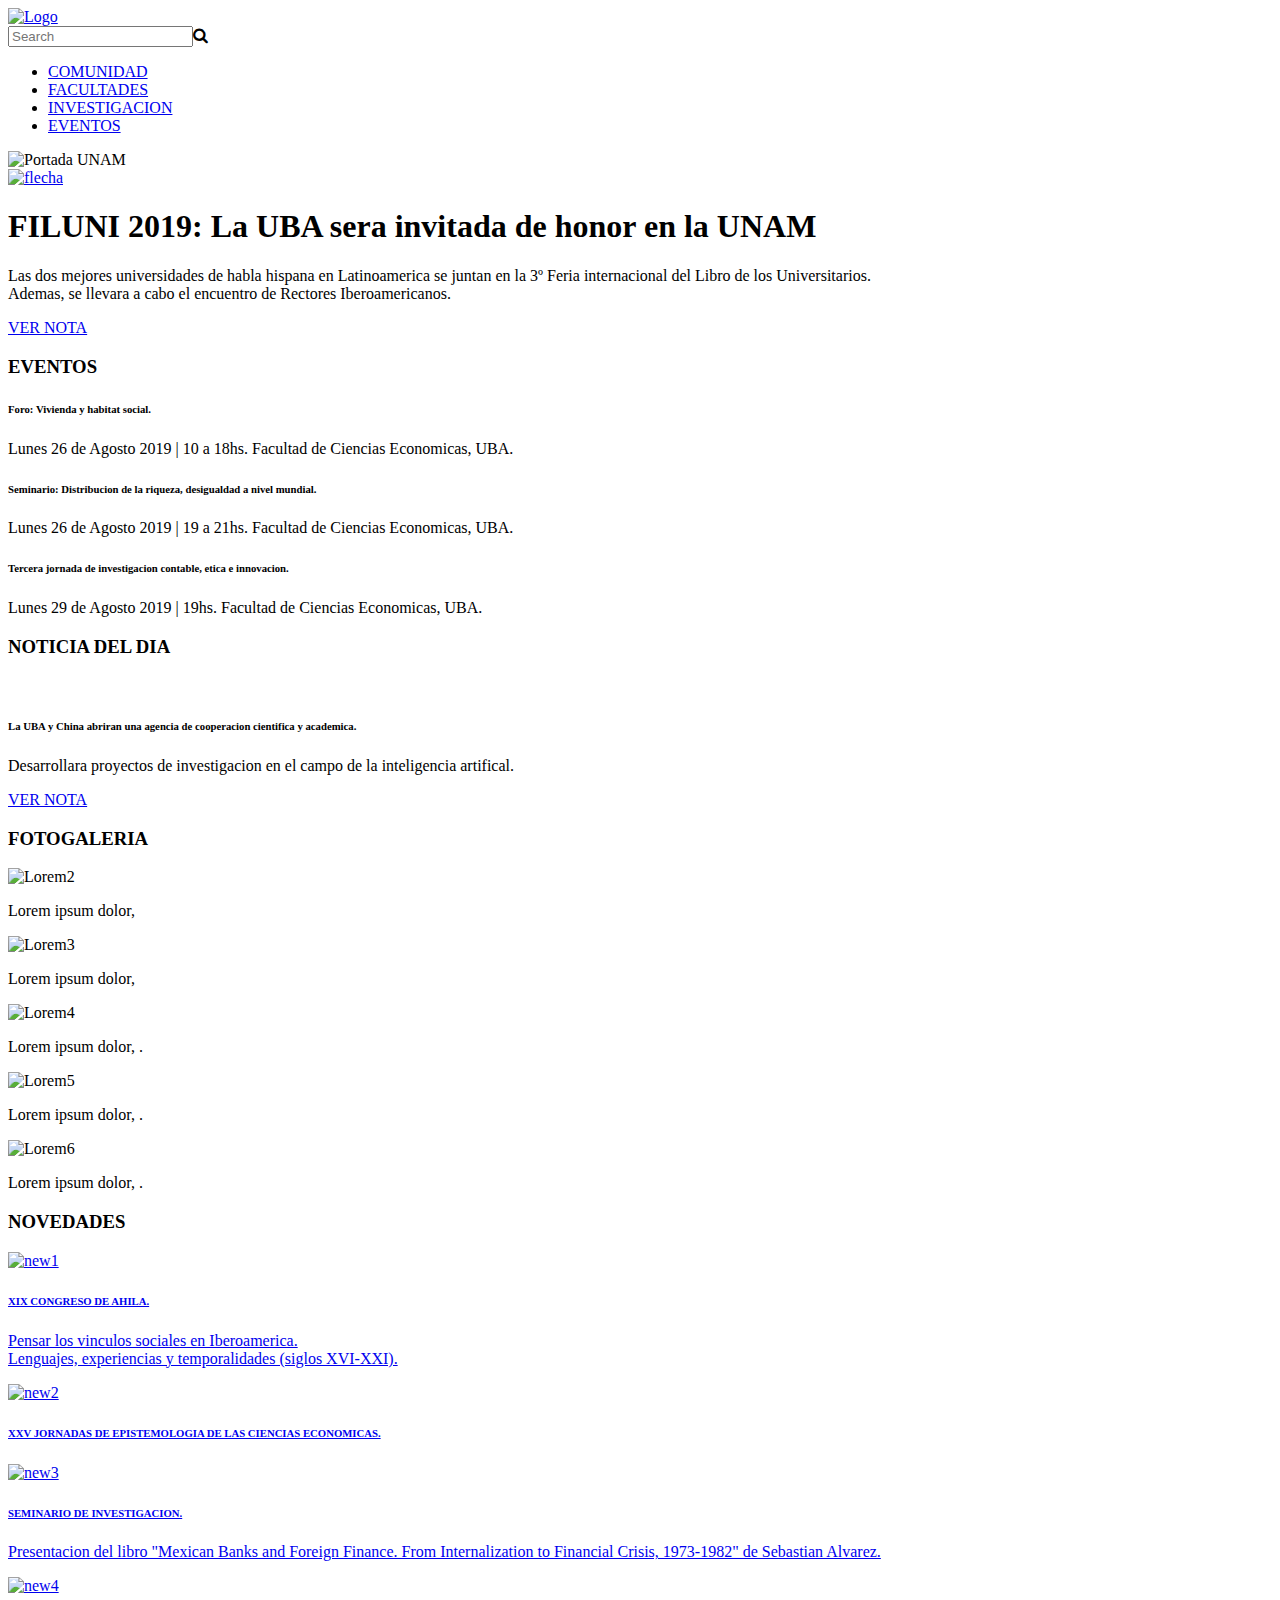
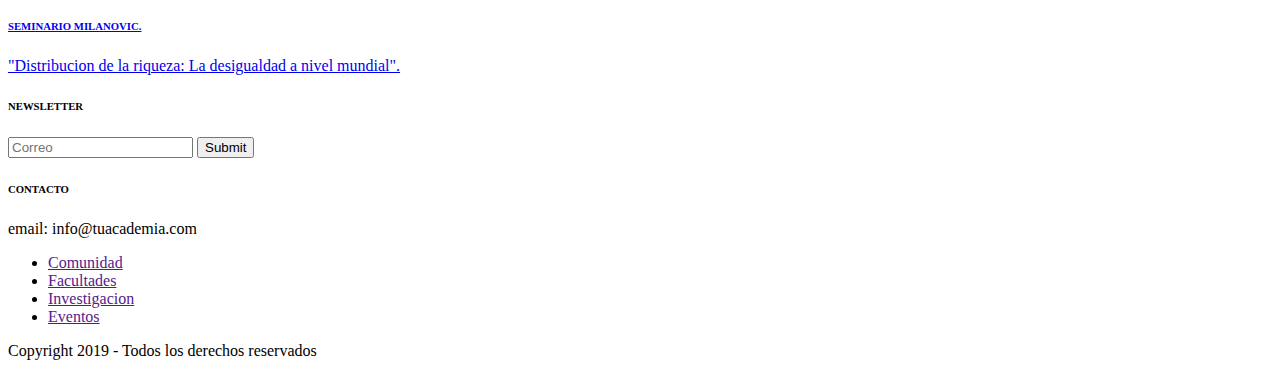
==== index.html @ 60bf2858 "Add files via upload" ====
<!DOCTYPE html>
<html lang="en">
<head>
    <meta charset="UTF-8">
    <meta name="viewport" content="width=device-width, initial-scale=1.0">
    <meta http-equiv="X-UA-Compatible" content="ie=edge">
    <link href="https://fonts.googleapis.com/css?family=Roboto:300,400,500&display=swap" rel="stylesheet">    <link rel="stylesheet" href="css/estilos.css">
    <link rel="stylesheet" href="css/normalize.css">
    <link rel="stylesheet" href="https://cdnjs.cloudflare.com/ajax/libs/font-awesome/4.7.0/css/font-awesome.min.css">
    <title>TuAcademia</title>
</head>
<body>
     <header id="up">
        <div class="menu">
            <nav class="buscador">
                <a href="index.html"><img src="img/logo.png" alt="Logo" class="logo"></a>
                <div id="search"><input type="text" id="lupa" name="search" placeholder="Search"><label for="lupa"><i class="fa fa-search"></i></label></div>
            </nav>
            <nav>
                <ul>
                    <li><a href="#" class="rojo">COMUNIDAD</a></li>
                    <li><a href="#" class="amarillo">FACULTADES</a></li>
                    <li><a href="#" class="azul">INVESTIGACION</a></li>
                    <li><a href="#" class="verde">EVENTOS</a></li>
                </ul>
            </nav>
        </div>
    <img src="img/bannerIndex.jpg" alt="Portada UNAM" class="imagen">
    </header> 
    <a href="#up"><img src="img/up.png" alt="flecha" class="flecha"></a>

    
    <div class="contenedorNota">
        <article class="overNote">
            <h1>FILUNI 2019: La UBA sera invitada de honor en la UNAM</h1>
            <p>Las dos mejores universidades de habla hispana en Latinoamerica se juntan en la <span>3º Feria internacional del Libro de los Universitarios</span>.<br />
                Ademas, se llevara a cabo el encuentro de Rectores Iberoamericanos.</p>
            <a href="overNote.html" class="btn-nota">VER NOTA</a>
        </article>
    </div>
    <div class="contenedor">
        <section class="eventos">
            <div class="titulo">
                <h3>EVENTOS</h3>
            </div>
            <div class="thumb">
                <h6>Foro: Vivienda y habitat social.</h6>
                <p>Lunes 26 de Agosto 2019 | 10 a 18hs. Facultad de Ciencias Economicas, UBA.</p>
            </div>
            <div class="thumb">
                <h6>Seminario: Distribucion de la riqueza, desigualdad a nivel mundial.</h6>
                <p>Lunes 26 de Agosto 2019 | 19 a 21hs. Facultad de  Ciencias Economicas, UBA.</p>
            </div>
            <div class="thumb">
                <h6>Tercera jornada de investigacion contable, etica e innovacion.</h6>
                <p>Lunes 29 de Agosto 2019 | 19hs. Facultad de Ciencias Economicas, UBA.</p>
            </div>
        </section>
        <section class="noticiaDelDia">
            <div class="titulo">
                <h3>NOTICIA DEL DIA</h3>
            </div>
            <img src="img/400x200.png" alt="">
            <div class="thumb">
                <h6>La UBA y China abriran una agencia de cooperacion cientifica y academica.</h6>
                <p>Desarrollara proyectos de investigacion en el campo de la inteligencia artifical.</p>
                <a href="nota.html" class="btn-nota">VER NOTA</a>
            </div>
        </section>
    </div>
    <section class="fotoGaleria">
            <div class="titulo">
                    <h3>FOTOGALERIA</h3>
            </div>
            <div class="galeria">
                <div class="foto">
                    <img src="img/2.jpg" alt="Lorem2">
                    <p>Lorem ipsum dolor, </p>
                </div>
                <div class="foto">
                    <img src="img/3.jpg" alt="Lorem3">
                    <p>Lorem ipsum dolor, </p>
                </div>
                <div class="foto">
                    <img src="img/4.jpg" alt="Lorem4">
                    <p>Lorem ipsum dolor, .</p>
                </div>
                <div class="foto">
                    <img src="img/5.jpg" alt="Lorem5">
                    <p>Lorem ipsum dolor, .</p>
                </div>
                <div class="foto">
                    <img src="img/6.jpg" alt="Lorem6" >
                    <p>Lorem ipsum dolor, .</p>
                </div>
            </div>
    </section>
    <div class="contenedor">
        <section class="novedades">
            <div class="titulo">
                <h3>NOVEDADES</h3>
            </div>
         <div class="allNews">
            <div class="news">
                <a href="#">
                <img src="img/news1.jpg" alt="new1">
                <div class="thumb">
                    <h6>XIX CONGRESO DE AHILA.</h6>
                    <p>Pensar los vinculos sociales en Iberoamerica.<br/> Lenguajes, experiencias y temporalidades (siglos XVI-XXI).</p>
                </div>
                </a>
            </div>
            <div class="news">
                <a href="#">
                <img src="img/news2.jpg" alt="new2">
                <div class="thumb">
                    <h6>XXV JORNADAS DE EPISTEMOLOGIA DE LAS CIENCIAS ECONOMICAS.</h6>
                </div>
                </a>
            </div>
            <div class="news">
                <a href="#">
                <img src="img/news3.jpg" alt="new3">
                <div class="thumb">
                    <h6>SEMINARIO DE INVESTIGACION.</h6>
                    <p>Presentacion del libro "Mexican Banks and Foreign Finance. From Internalization to Financial Crisis, 1973-1982" de Sebastian Alvarez.</p>
                </div>
                </a>
            </div> 
            <div class="news">
                <a href="#">
                <img src="img/news4.jpg" alt="new4">
                <div class="thumb">
                    <h6>SEMINARIO MILANOVIC.</h6>
                    <p>"Distribucion de la riqueza: La desigualdad a nivel mundial".</p>
                </div>
                </a>
            </div>    
        </div>   
        </section>
    </div>

    <footer>
        <section class="contenedorFooter">
            <div class="centrar">
                <div class="formulario">
                    <form>
                        <h6 class="titulo">NEWSLETTER</h6>
                        <input type="email" placeholder="Correo">
                        <input type="submit">
                    </form>
                </div>
                <div class="contacto">
                    <h6 class="titulo">CONTACTO</h6>
                    <p class="email">email: info@tuacademia.com</p>
                </div>
            </div>
        </section>
        
        <section class="menuFooter">
            <ul>
                <li><a href="">Comunidad</a></li>
                <li><a href="">Facultades</a></li>
                <li><a href="">Investigacion</a></li>
                <li><a href="">Eventos</a></li>
            </ul>
            <p class="rights">Copyright 2019 - Todos los derechos reservados</p>
        </section>
    </footer>
</body>
</html>
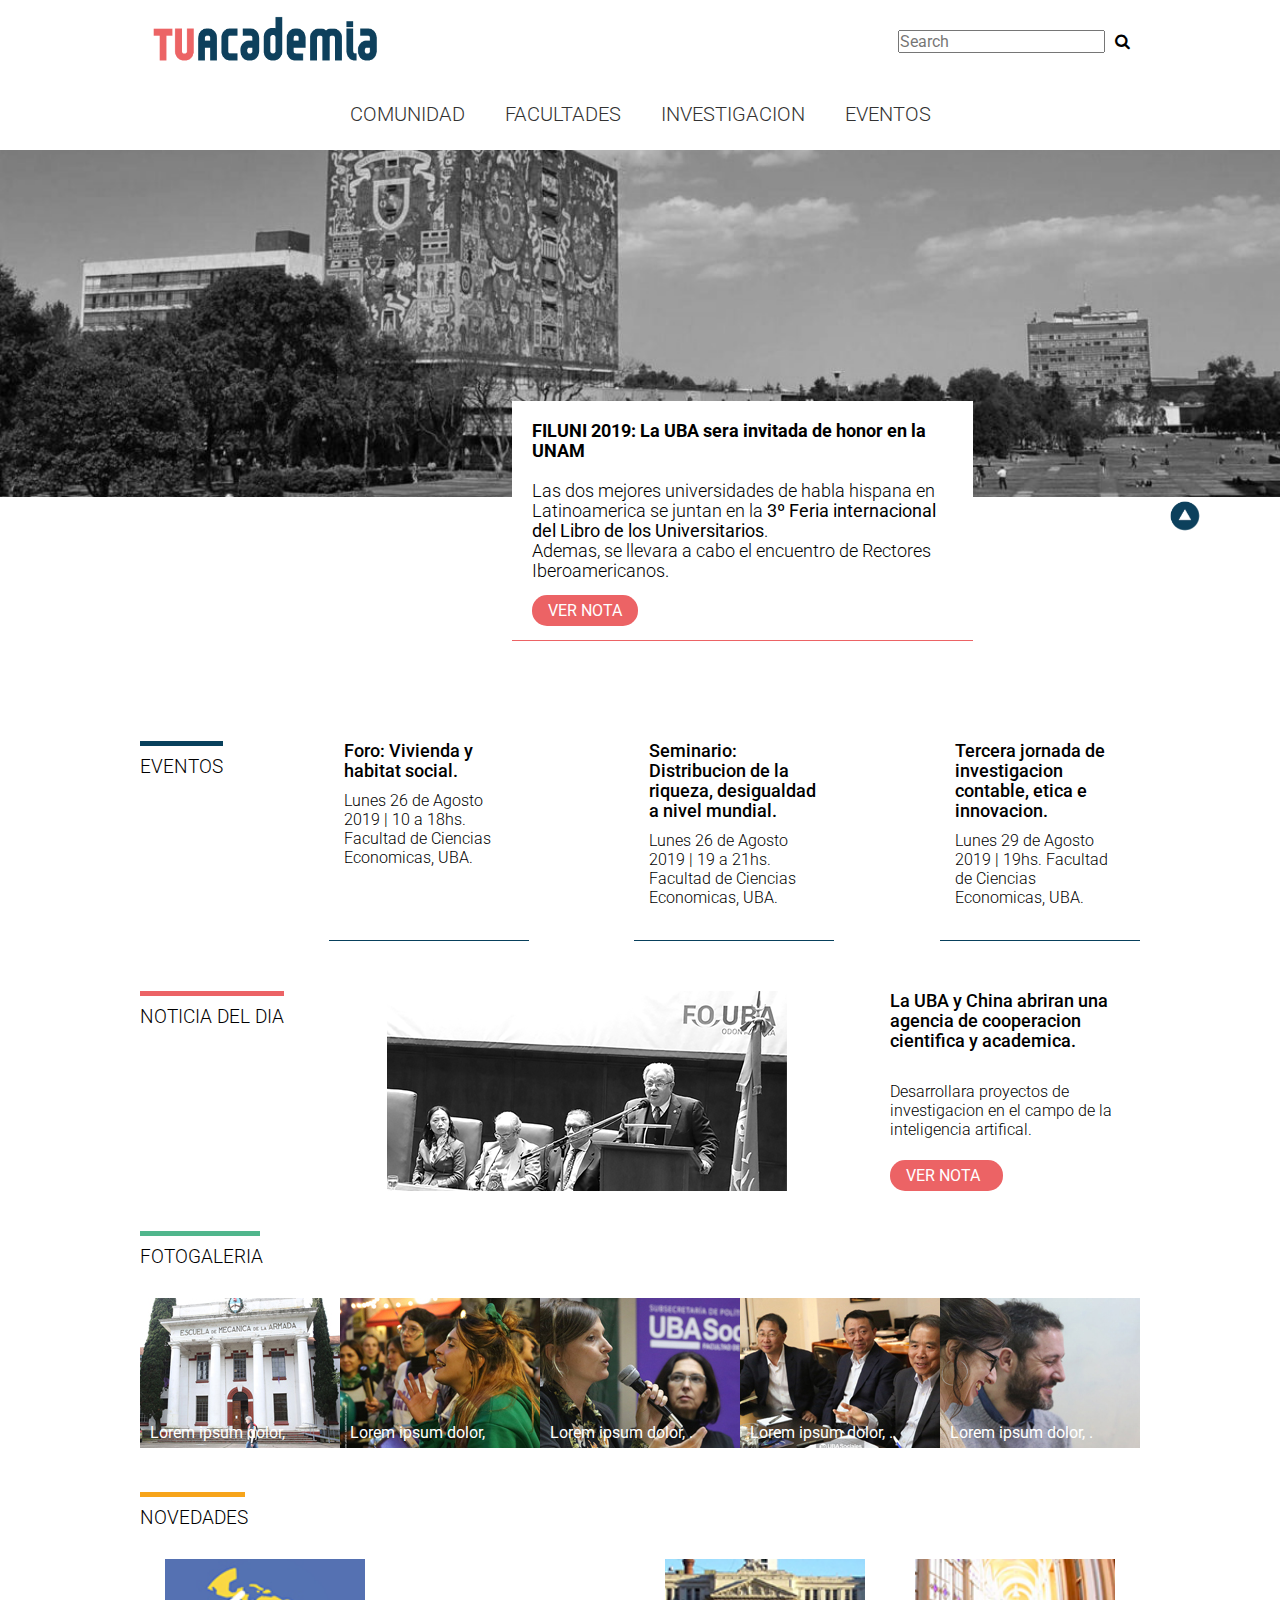
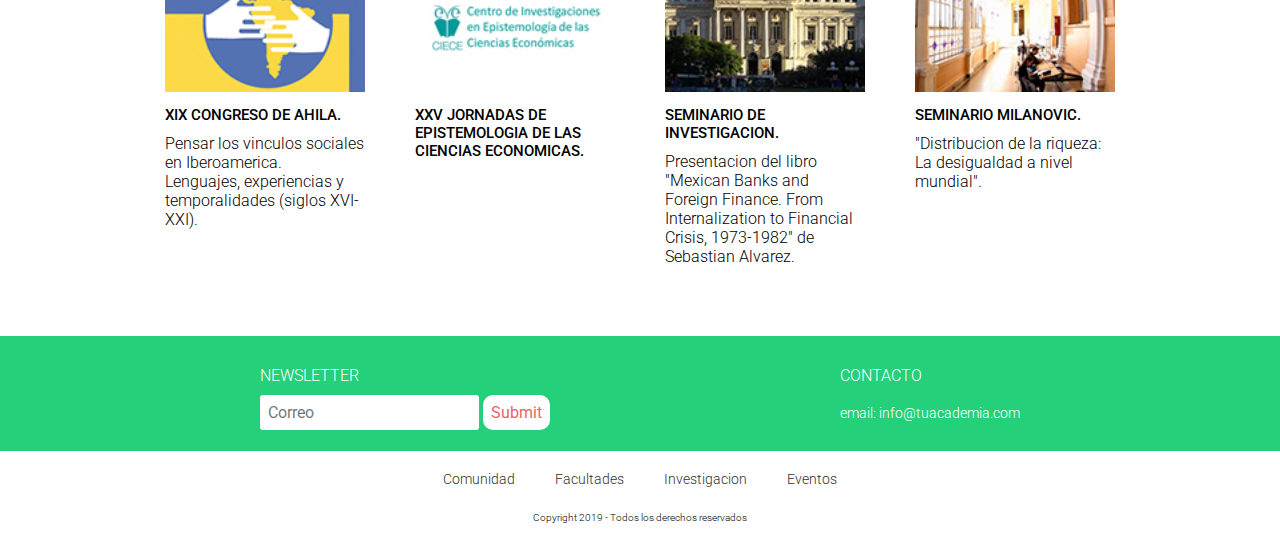
==== commit 307c2046: "tuacademia" ====
--- a/index.html
+++ b/index.html
@@ -1,171 +1,171 @@
-<!DOCTYPE html>
-<html lang="en">
-<head>
-    <meta charset="UTF-8">
-    <meta name="viewport" content="width=device-width, initial-scale=1.0">
-    <meta http-equiv="X-UA-Compatible" content="ie=edge">
-    <link href="https://fonts.googleapis.com/css?family=Roboto:300,400,500&display=swap" rel="stylesheet">    <link rel="stylesheet" href="css/estilos.css">
-    <link rel="stylesheet" href="css/normalize.css">
-    <link rel="stylesheet" href="https://cdnjs.cloudflare.com/ajax/libs/font-awesome/4.7.0/css/font-awesome.min.css">
-    <title>TuAcademia</title>
-</head>
-<body>
-     <header id="up">
-        <div class="menu">
-            <nav class="buscador">
-                <a href="index.html"><img src="img/logo.png" alt="Logo" class="logo"></a>
-                <div id="search"><input type="text" id="lupa" name="search" placeholder="Search"><label for="lupa"><i class="fa fa-search"></i></label></div>
-            </nav>
-            <nav>
-                <ul>
-                    <li><a href="#" class="rojo">COMUNIDAD</a></li>
-                    <li><a href="#" class="amarillo">FACULTADES</a></li>
-                    <li><a href="#" class="azul">INVESTIGACION</a></li>
-                    <li><a href="#" class="verde">EVENTOS</a></li>
-                </ul>
-            </nav>
-        </div>
-    <img src="img/bannerIndex.jpg" alt="Portada UNAM" class="imagen">
-    </header> 
-    <a href="#up"><img src="img/up.png" alt="flecha" class="flecha"></a>
-
-    
-    <div class="contenedorNota">
-        <article class="overNote">
-            <h1>FILUNI 2019: La UBA sera invitada de honor en la UNAM</h1>
-            <p>Las dos mejores universidades de habla hispana en Latinoamerica se juntan en la <span>3º Feria internacional del Libro de los Universitarios</span>.<br />
-                Ademas, se llevara a cabo el encuentro de Rectores Iberoamericanos.</p>
-            <a href="overNote.html" class="btn-nota">VER NOTA</a>
-        </article>
-    </div>
-    <div class="contenedor">
-        <section class="eventos">
-            <div class="titulo">
-                <h3>EVENTOS</h3>
-            </div>
-            <div class="thumb">
-                <h6>Foro: Vivienda y habitat social.</h6>
-                <p>Lunes 26 de Agosto 2019 | 10 a 18hs. Facultad de Ciencias Economicas, UBA.</p>
-            </div>
-            <div class="thumb">
-                <h6>Seminario: Distribucion de la riqueza, desigualdad a nivel mundial.</h6>
-                <p>Lunes 26 de Agosto 2019 | 19 a 21hs. Facultad de  Ciencias Economicas, UBA.</p>
-            </div>
-            <div class="thumb">
-                <h6>Tercera jornada de investigacion contable, etica e innovacion.</h6>
-                <p>Lunes 29 de Agosto 2019 | 19hs. Facultad de Ciencias Economicas, UBA.</p>
-            </div>
-        </section>
-        <section class="noticiaDelDia">
-            <div class="titulo">
-                <h3>NOTICIA DEL DIA</h3>
-            </div>
-            <img src="img/400x200.png" alt="">
-            <div class="thumb">
-                <h6>La UBA y China abriran una agencia de cooperacion cientifica y academica.</h6>
-                <p>Desarrollara proyectos de investigacion en el campo de la inteligencia artifical.</p>
-                <a href="nota.html" class="btn-nota">VER NOTA</a>
-            </div>
-        </section>
-    </div>
-    <section class="fotoGaleria">
-            <div class="titulo">
-                    <h3>FOTOGALERIA</h3>
-            </div>
-            <div class="galeria">
-                <div class="foto">
-                    <img src="img/2.jpg" alt="Lorem2">
-                    <p>Lorem ipsum dolor, </p>
-                </div>
-                <div class="foto">
-                    <img src="img/3.jpg" alt="Lorem3">
-                    <p>Lorem ipsum dolor, </p>
-                </div>
-                <div class="foto">
-                    <img src="img/4.jpg" alt="Lorem4">
-                    <p>Lorem ipsum dolor, .</p>
-                </div>
-                <div class="foto">
-                    <img src="img/5.jpg" alt="Lorem5">
-                    <p>Lorem ipsum dolor, .</p>
-                </div>
-                <div class="foto">
-                    <img src="img/6.jpg" alt="Lorem6" >
-                    <p>Lorem ipsum dolor, .</p>
-                </div>
-            </div>
-    </section>
-    <div class="contenedor">
-        <section class="novedades">
-            <div class="titulo">
-                <h3>NOVEDADES</h3>
-            </div>
-         <div class="allNews">
-            <div class="news">
-                <a href="#">
-                <img src="img/news1.jpg" alt="new1">
-                <div class="thumb">
-                    <h6>XIX CONGRESO DE AHILA.</h6>
-                    <p>Pensar los vinculos sociales en Iberoamerica.<br/> Lenguajes, experiencias y temporalidades (siglos XVI-XXI).</p>
-                </div>
-                </a>
-            </div>
-            <div class="news">
-                <a href="#">
-                <img src="img/news2.jpg" alt="new2">
-                <div class="thumb">
-                    <h6>XXV JORNADAS DE EPISTEMOLOGIA DE LAS CIENCIAS ECONOMICAS.</h6>
-                </div>
-                </a>
-            </div>
-            <div class="news">
-                <a href="#">
-                <img src="img/news3.jpg" alt="new3">
-                <div class="thumb">
-                    <h6>SEMINARIO DE INVESTIGACION.</h6>
-                    <p>Presentacion del libro "Mexican Banks and Foreign Finance. From Internalization to Financial Crisis, 1973-1982" de Sebastian Alvarez.</p>
-                </div>
-                </a>
-            </div> 
-            <div class="news">
-                <a href="#">
-                <img src="img/news4.jpg" alt="new4">
-                <div class="thumb">
-                    <h6>SEMINARIO MILANOVIC.</h6>
-                    <p>"Distribucion de la riqueza: La desigualdad a nivel mundial".</p>
-                </div>
-                </a>
-            </div>    
-        </div>   
-        </section>
-    </div>
-
-    <footer>
-        <section class="contenedorFooter">
-            <div class="centrar">
-                <div class="formulario">
-                    <form>
-                        <h6 class="titulo">NEWSLETTER</h6>
-                        <input type="email" placeholder="Correo">
-                        <input type="submit">
-                    </form>
-                </div>
-                <div class="contacto">
-                    <h6 class="titulo">CONTACTO</h6>
-                    <p class="email">email: info@tuacademia.com</p>
-                </div>
-            </div>
-        </section>
-        
-        <section class="menuFooter">
-            <ul>
-                <li><a href="">Comunidad</a></li>
-                <li><a href="">Facultades</a></li>
-                <li><a href="">Investigacion</a></li>
-                <li><a href="">Eventos</a></li>
-            </ul>
-            <p class="rights">Copyright 2019 - Todos los derechos reservados</p>
-        </section>
-    </footer>
-</body>
+<!DOCTYPE html>
+<html lang="en">
+<head>
+    <meta charset="UTF-8">
+    <meta name="viewport" content="width=device-width, initial-scale=1.0">
+    <meta http-equiv="X-UA-Compatible" content="ie=edge">
+    <link href="https://fonts.googleapis.com/css?family=Roboto:300,400,500&display=swap" rel="stylesheet">    <link rel="stylesheet" href="css/estilos.css">
+    <link rel="stylesheet" href="css/normalize.css">
+    <link rel="stylesheet" href="https://cdnjs.cloudflare.com/ajax/libs/font-awesome/4.7.0/css/font-awesome.min.css">
+    <title>TuAcademia</title>
+</head>
+<body>
+     <header id="up">
+        <div class="menu">
+            <nav class="buscador">
+                <a href="index.html"><img src="img/logo.png" alt="Logo" class="logo"></a>
+                <div id="search"><input type="text" id="lupa" name="search" placeholder="Search"><label for="lupa"><i class="fa fa-search"></i></label></div>
+            </nav>
+            <nav>
+                <ul>
+                    <li><a href="#" class="rojo">COMUNIDAD</a></li>
+                    <li><a href="#" class="amarillo">FACULTADES</a></li>
+                    <li><a href="#" class="azul">INVESTIGACION</a></li>
+                    <li><a href="#" class="verde">EVENTOS</a></li>
+                </ul>
+            </nav>
+        </div>
+    <img src="img/bannerIndex.jpg" alt="Portada UNAM" class="imagen">
+    </header> 
+    <a href="#up"><img src="img/up.png" alt="flecha" class="flecha"></a>
+
+    
+    <div class="contenedorNota">
+        <article class="overNote">
+            <h1>FILUNI 2019: La UBA sera invitada de honor en la UNAM</h1>
+            <p>Las dos mejores universidades de habla hispana en Latinoamerica se juntan en la <span>3º Feria internacional del Libro de los Universitarios</span>.<br />
+                Ademas, se llevara a cabo el encuentro de Rectores Iberoamericanos.</p>
+            <a href="overNote.html" class="btn-nota">VER NOTA</a>
+        </article>
+    </div>
+    <div class="contenedor">
+        <section class="eventos">
+            <div class="titulo">
+                <h3>EVENTOS</h3>
+            </div>
+            <div class="thumb">
+                <h6>Foro: Vivienda y habitat social.</h6>
+                <p>Lunes 26 de Agosto 2019 | 10 a 18hs. Facultad de Ciencias Economicas, UBA.</p>
+            </div>
+            <div class="thumb">
+                <h6>Seminario: Distribucion de la riqueza, desigualdad a nivel mundial.</h6>
+                <p>Lunes 26 de Agosto 2019 | 19 a 21hs. Facultad de  Ciencias Economicas, UBA.</p>
+            </div>
+            <div class="thumb">
+                <h6>Tercera jornada de investigacion contable, etica e innovacion.</h6>
+                <p>Lunes 29 de Agosto 2019 | 19hs. Facultad de Ciencias Economicas, UBA.</p>
+            </div>
+        </section>
+        <section class="noticiaDelDia">
+            <div class="titulo">
+                <h3>NOTICIA DEL DIA</h3>
+            </div>
+            <img src="img/400x200.png" alt="">
+            <div class="thumb">
+                <h6>La UBA y China abriran una agencia de cooperacion cientifica y academica.</h6>
+                <p>Desarrollara proyectos de investigacion en el campo de la inteligencia artifical.</p>
+                <a href="nota.html" class="btn-nota">VER NOTA</a>
+            </div>
+        </section>
+    </div>
+    <section class="fotoGaleria">
+            <div class="titulo">
+                    <h3>FOTOGALERIA</h3>
+            </div>
+            <div class="galeria">
+                <div class="foto">
+                    <img src="img/2.jpg" alt="Lorem2">
+                    <p>Lorem ipsum dolor, </p>
+                </div>
+                <div class="foto">
+                    <img src="img/3.jpg" alt="Lorem3">
+                    <p>Lorem ipsum dolor, </p>
+                </div>
+                <div class="foto">
+                    <img src="img/4.jpg" alt="Lorem4">
+                    <p>Lorem ipsum dolor, .</p>
+                </div>
+                <div class="foto">
+                    <img src="img/5.jpg" alt="Lorem5">
+                    <p>Lorem ipsum dolor, .</p>
+                </div>
+                <div class="foto">
+                    <img src="img/6.jpg" alt="Lorem6" >
+                    <p>Lorem ipsum dolor, .</p>
+                </div>
+            </div>
+    </section>
+    <div class="contenedor">
+        <section class="novedades">
+            <div class="titulo">
+                <h3>NOVEDADES</h3>
+            </div>
+         <div class="allNews">
+            <div class="news">
+                <a href="#">
+                <img src="img/news1.jpg" alt="new1">
+                <div class="thumb">
+                    <h6>XIX CONGRESO DE AHILA.</h6>
+                    <p>Pensar los vinculos sociales en Iberoamerica.<br/> Lenguajes, experiencias y temporalidades (siglos XVI-XXI).</p>
+                </div>
+                </a>
+            </div>
+            <div class="news">
+                <a href="#">
+                <img src="img/news2.jpg" alt="new2">
+                <div class="thumb">
+                    <h6>XXV JORNADAS DE EPISTEMOLOGIA DE LAS CIENCIAS ECONOMICAS.</h6>
+                </div>
+                </a>
+            </div>
+            <div class="news">
+                <a href="#">
+                <img src="img/news3.jpg" alt="new3">
+                <div class="thumb">
+                    <h6>SEMINARIO DE INVESTIGACION.</h6>
+                    <p>Presentacion del libro "Mexican Banks and Foreign Finance. From Internalization to Financial Crisis, 1973-1982" de Sebastian Alvarez.</p>
+                </div>
+                </a>
+            </div> 
+            <div class="news">
+                <a href="#">
+                <img src="img/news4.jpg" alt="new4">
+                <div class="thumb">
+                    <h6>SEMINARIO MILANOVIC.</h6>
+                    <p>"Distribucion de la riqueza: La desigualdad a nivel mundial".</p>
+                </div>
+                </a>
+            </div>    
+        </div>   
+        </section>
+    </div>
+
+    <footer>
+        <section class="contenedorFooter">
+            <div class="centrar">
+                <div class="formulario">
+                    <form>
+                        <h6 class="titulo">NEWSLETTER</h6>
+                        <input type="email" placeholder="Correo">
+                        <input type="submit">
+                    </form>
+                </div>
+                <div class="contacto">
+                    <h6 class="titulo">CONTACTO</h6>
+                    <p class="email">email: info@tuacademia.com</p>
+                </div>
+            </div>
+        </section>
+        
+        <section class="menuFooter">
+            <ul>
+                <li><a href="">Comunidad</a></li>
+                <li><a href="">Facultades</a></li>
+                <li><a href="">Investigacion</a></li>
+                <li><a href="">Eventos</a></li>
+            </ul>
+            <p class="rights">Copyright 2019 - Todos los derechos reservados</p>
+        </section>
+    </footer>
+</body>
 </html>--- a/css/estilos.css
+++ b/css/estilos.css
@@ -0,0 +1,629 @@
+* {
+    padding: 0;
+    margin: 0;
+    box-sizing: border-box;
+    -webkit-box-sizing: border-box;
+    -moz-box-sizing: border-box;
+}
+
+body {
+    font-family: 'roboto', sans-serif;
+}
+
+.contenedor {
+    width: 1000px;
+    margin: auto;
+    overflow: hidden;
+}
+
+/* ESTE ES MI HEADER */
+
+.flecha {
+    width: 30px;
+    position: fixed;
+    right: 80px;    
+}
+
+.menu {
+    display: flex;
+    flex-direction: column;
+}
+
+.menu .buscador {
+    display: flex;
+    justify-content: space-between;
+    align-items: center;
+    padding: 0;
+    max-width: 1000px;
+    margin: auto;
+}
+
+.menu .buscador .fa-search {
+    margin: 0 10px;
+}
+
+.menu .buscador .logo {
+    width: 250px;
+}
+
+nav {
+    width: 100%;
+    /* padding: 18px; */
+}
+
+nav ul {
+    display: flex;
+    flex-wrap: wrap;
+    justify-content: center;
+}
+
+nav ul li {
+    list-style: none;
+
+}
+
+nav ul li a {
+    text-decoration: none;
+    font-size: 20px;
+    font-weight: 300;
+    padding: 20px;
+    color: rgb(50, 50, 50);
+    display: block;
+    border-bottom: 4px solid transparent;
+}
+
+.menu nav ul li .rojo:hover {
+    border-bottom: 4px solid #f7a41a;
+    }
+
+.menu nav ul li .amarillo:hover {
+    border-bottom: 4px solid #50b68c;
+    }
+
+.menu nav ul li .azul:hover {
+    border-bottom: 4px solid #08405c;
+    }
+
+.menu nav ul li .verde:hover {
+    border-bottom: 4px solid #ec6365;
+    }
+
+.imagen {
+    width: 100%;
+}
+
+/* ESTE ES MI MAIN */
+
+.contenedorNota {
+    position: relative;
+    top: -100px;
+    width: 60%;
+    float: right;
+}
+
+.overNote {
+    background: #fff;
+    width: 60%;
+    padding: 20px;
+    border-bottom: #ec6365 solid 0.5px;
+}
+
+.overNote h1 {
+    margin: 0;
+    font-size: 1.1em;
+}
+
+.overNote p {
+    margin: 20px 0;
+    font-size: 1.1em;
+    font-weight: 300;
+}
+
+.overNote p span {
+    font-weight: 400;
+}
+
+.btn-nota {
+    cursor: pointer;
+    background: #ec6365;
+    color: #fff;
+    padding: 8px;
+    border: solid transparent 0.5px;
+    border-radius: 15px;
+    padding: 5px 15px;
+    text-decoration: none;
+    width: 45%;
+}
+
+.btn-nota:hover {
+    background: #fff;
+    color: #ec6365;
+    border: #ec6365 solid 0.5px;
+}
+
+.eventos {
+    display: flex;
+    justify-content: space-between;
+    flex-wrap: wrap;
+    /* margin: 50px 0; */
+}
+
+.eventos .thumb {
+    width: 20%;
+    height: 200px;
+    border-bottom: 0.5px solid #08405c;
+    margin-bottom: 50px;
+    padding: 0 15px;
+}
+
+.thumb h6 {
+    font-size: 1.1em;
+    font-weight: 500;
+    margin-bottom: 10px;
+}
+
+.thumb p {
+    font-weight: 300;
+}
+
+.eventos .titulo {
+    border-top: 5px solid #08405c;
+}
+
+.noticiaDelDia {
+    display: flex;
+    justify-content: space-between;
+    flex-wrap: wrap;
+    /* margin: 50px 0; */
+}
+
+.noticiaDelDia .thumb {
+    width: 25%;
+    display: flex;
+    flex-direction: column;
+    justify-content: space-between;
+}
+
+.noticiaDelDia .titulo {
+    border-top: 5px solid #ec6365;
+}
+
+h3 {
+    font-weight: 300;
+    padding: 10px 0;
+}
+
+ .fotoGaleria {
+    width: 1000px;
+    margin: auto; 
+    padding-top: 40px;  
+ }
+
+ .fotoGaleria .titulo {
+    width: 12%;
+    border-top: 5px solid #50b68c;
+    padding-bottom: 20px;
+    }
+    
+.galeria {
+    display: flex;
+}
+
+.foto {
+    position: relative;
+}
+
+.fotoGaleria p {
+    position: absolute;
+    bottom: 10px;
+    left: 10px;
+    color: white;
+}
+
+.novedades {
+    padding: 40px 0; 
+    
+}
+.novedades .titulo {
+    width: 10.5%;
+    border-top: 5px solid #f7a41a;
+    position: relative;
+    padding-bottom: 20px;
+}
+.allNews {
+    display: flex;
+    justify-content: space-around;
+}
+
+.news {
+    width: 200px;
+}
+
+.news img {
+    width: 200px;
+    padding-bottom: 10px;
+}
+
+.news a {
+    text-decoration: none;
+    color: black;
+}
+
+.news a:hover {
+    text-decoration: underline;
+}
+
+.news .thumb h6 {
+    font-size: 15px;
+}
+
+/* ESTE ES MI FOOTER */
+
+footer {
+    width: 100%;
+    background: rgb(36, 209, 122);
+    margin: 30px 0;
+}
+
+.contenedorFooter .centrar {
+    display: flex;
+    flex-wrap: wrap;
+    justify-content: space-between;
+    max-width: 800px;
+    margin: auto;
+}
+
+footer .contacto {
+    padding: 20px;
+}
+
+footer .titulo {
+    color: #fff;
+    font-size: 16px;
+    font-weight: 300;
+    padding: 10px 0;
+}
+
+footer .contacto .email {
+    color: #fff;
+    font-size: 14px;
+    font-weight: 300;
+    padding: 10px 0;
+}
+
+footer .contenedorFooter .formulario {
+    padding: 20px;
+}
+
+footer .contenedorFooter .formulario input[type="email"] {
+    padding: 5px;
+    border: 3px solid transparent;
+    border-radius: 3px;
+}
+
+footer .contenedorFooter .formulario input[type="submit"] {
+    padding: 5px;
+    border-radius: 10px;
+    color: #ec6365;
+    background: #fff;
+    font-family: 'roboto';
+    border: 3px solid #fff;
+}
+
+footer .contenedorFooter .formulario input[type="email"]:focus {
+    border: 3px solid #ec6365;
+}
+
+footer .contenedorFooter .formulario input[type="submit"]:hover {
+    background: #ec6365;
+    color: #fff;
+    border: 3px solid #ec6365;
+    cursor: pointer;
+}
+
+.menuFooter {
+    width: 100%;
+    background: #fff;
+}
+
+.menuFooter ul {
+    display: flex;
+    flex-wrap: wrap;
+    justify-content: center;
+}
+
+.menuFooter ul li {
+    list-style: none;
+}
+
+.menuFooter ul li a {
+    text-decoration: none;
+    font-size: 14px;
+    font-weight: 300;
+    padding: 20px;
+    color: rgb(50, 50, 50);
+    display: inline-block;
+}
+
+.rights {
+    text-align: center;
+    font-weight: 300;
+    font-size: 10px;
+    padding: 5px;
+}
+
+/* MEDIAQUERIES */
+
+@media screen and (max-width: 800px) {
+
+    .contenedor {
+        max-width: 600px;
+    }
+
+    .contenedorNota {
+        width: 80%;
+    }
+
+    .flecha {
+        display: none;
+    }
+
+    .thumb {
+        margin: 0;
+        width: 40%;
+    }
+    
+    .imagen {
+        width: 100%;
+    }
+
+    .eventos {
+        display: flex;
+        justify-content: space-between;
+        flex-wrap: nowrap;
+        margin: 50px 0;
+    }
+
+    .eventos .thumb {
+        width: 20%;
+        height: 200px;
+        margin-bottom: 20px;
+        padding: 0;
+        font-size: 0.9em;
+    }    
+
+    .noticiaDelDia {
+        display: flex;
+        flex-direction: column;
+        width: 80%;
+    }
+
+    .noticiaDelDia .titulo {
+        width: 30%;
+    }
+
+    .noticiaDelDia .thumb {
+        display: flex;
+        flex-direction: column;
+        width: 100%;
+    }
+
+    .noticiaDelDia h6 {
+        margin-top: 20px;
+    }
+
+    .noticiaDelDia .thumb p {
+        margin-bottom: 20px;
+    }
+
+    .fotoGaleria {
+        display: none;
+    }
+
+    .contenedorFooter {
+        display: flex;
+        justify-content: center;
+        width: 80%;
+
+    }
+
+    .novedades {
+        padding: 40px 0; 
+    }
+
+    .novedades .titulo {
+        width: 17.5%;
+        border-top: 5px solid #f7a41a;
+        padding-bottom: 20px;
+    }
+
+    .allNews {
+        display: flex;
+        justify-content: space-between;
+        flex-wrap: wrap;
+    }
+
+    .news {
+        display: flex;
+        align-items: center;
+        flex-direction: column;
+        margin: 10px 10px;
+    }
+
+    .news .thumb {
+        width: 100%;
+    }
+
+    .news img {
+        width: 100%;
+        margin-bottom: 10px;
+    }
+
+    .contenedorFooter {
+        display: flex;
+        justify-content: center;
+        width: 80%;
+    }
+}
+
+@media screen and (max-width: 600px) {
+
+    body {
+        font-size: 1.1em;
+    }
+
+    .contenedor {
+        max-width: 450px;
+    }
+
+    .menu a {
+        margin: auto;
+    }
+
+    .menu .logo {
+        margin-top: 20px;
+    }
+
+   #search {
+       display: none;
+   }
+
+   .contenedorNota .overNote {
+       font-size: 1.1em;
+   }
+
+   .eventos {
+        display: flex;
+        flex-direction: column;
+        height: 600px;
+        margin: 0;
+   }
+
+   .eventos .titulo {
+       width: 20%;
+   }
+
+   .eventos .thumb {
+       width: 100%;
+       padding: 20px 0;
+       font-size: 1.1em;  
+   }
+
+   .noticiaDelDia {
+        height: 450px;
+   }
+
+   .noticiaDelDia .titulo {
+       width: 40%;
+   }
+
+   .novedades .allNews .thumb {
+       font-size: 1.1em;
+   }
+
+    .contenedorFooter {
+        display: flex;
+        justify-content: center;
+        width: 80%;
+    }
+}
+
+@media screen and (max-width: 400px) {
+
+    .contenedor {
+        max-width: 300px;
+    }
+    
+    /* #up {
+        height: 300px;
+    } */
+    
+    .menu {
+        display: flex;
+        flex-direction: column;
+        padding-bottom: 2em;
+        width: 100%;
+    }
+
+    .menu a {
+        margin: auto;
+    }
+
+    .menu .logo {
+        margin-top: 20px;
+    }
+
+    #up .imagen {
+        display: none;
+    }
+
+    .contenedorNota {
+        width: 95%; 
+        margin: auto;
+        top: 0;
+   }
+
+   .contenedorNota .overNote {
+        width: 100%;
+        display: flex;
+        justify-content: center;
+        flex-direction: column;
+   }
+
+    .eventos {
+        display: flex;
+        flex-direction: column;
+        align-items: center;
+        height: 600px;
+        margin: 50px 0;
+        width: 100%;
+   } 
+
+   .eventos .titulo {
+       width: 100%;
+   }
+   
+    .noticiaDelDia {
+        height: 500px;
+        margin: 50px 0;
+        width: 100%;
+   }
+
+   .noticiaDelDia .titulo {
+       width: 100%;
+   }
+
+   .noticiaDelDia .thumb {
+       width: 100%;
+   }
+
+   .novedades .allNews {
+       display: flex;
+       flex-direction: column;
+       align-items: center;
+       justify-content: center;
+   }
+
+   .novedades .titulo {
+       width: 100%;
+   }
+
+    .contenedorFooter {
+        width: 100%;
+        display: flex;
+    }
+
+    .contenedorFooter .centrar {
+        display: flex;
+        flex-direction: column;
+        margin: auto;
+    }
+
+    .menuFooter {
+        padding: 20px;
+    }
+    
+    .menuFooter ul {
+        display: none;
+    }
+}